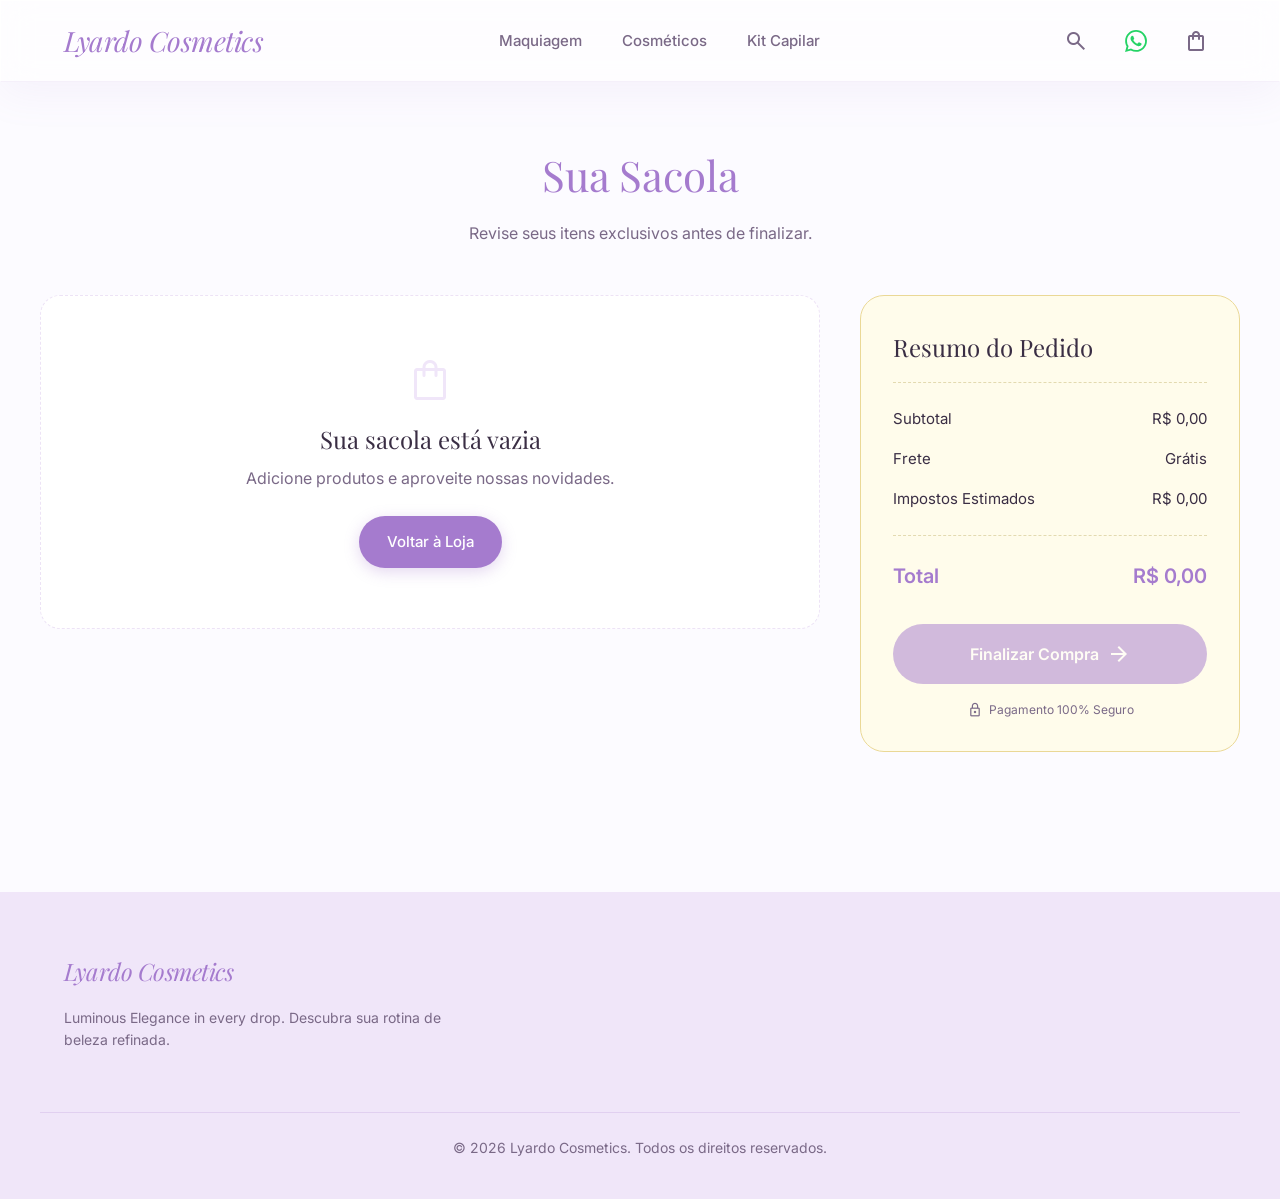
==== cart.html @ eb47b5e4 "Add files via upload" ====
<!DOCTYPE html>
<html lang="pt-BR">
<head>
    <meta charset="utf-8">
    <meta name="viewport" content="width=device-width, initial-scale=1.0">
    <title>Sua Sacola - Lyardo Cosmetics</title>
    
    <!-- Icons -->
    <link href="https://fonts.googleapis.com/css2?family=Material+Symbols+Outlined:wght,FILL@100..700,0..1&display=swap" rel="stylesheet">
    
    <!-- CSS -->
    <link rel="stylesheet" href="assets/css/style.css">
    <link rel="stylesheet" href="assets/css/cart.css">
</head>
<body>

    <!-- Header -->
    <header class="header glass">
        <div class="container header-inner">
            <a href="index.html" class="logo">Lyardo Cosmetics</a>
            <nav class="nav-links">
                <a href="index.html" class="nav-link">Maquiagem</a>
                <a href="cosmeticos.html" class="nav-link">Cosméticos</a>
                <a href="kit-capilar.html" class="nav-link">Kit Capilar</a>
            </nav>
            <div class="header-actions">
                <button class="icon-btn"><span class="material-symbols-outlined">search</span></button>
                <a href="https://wa.me/5500000000000" target="_blank" rel="noopener noreferrer" title="Suporte via WhatsApp" class="icon-btn whatsapp-btn">
                    <svg xmlns="http://www.w3.org/2000/svg" viewBox="0 0 24 24" width="22" height="22" fill="currentColor"><path d="M17.472 14.382c-.297-.149-1.758-.867-2.03-.967-.273-.099-.471-.148-.67.15-.197.297-.767.966-.94 1.164-.173.199-.347.223-.644.075-.297-.15-1.255-.463-2.39-1.475-.883-.788-1.48-1.761-1.653-2.059-.173-.297-.018-.458.13-.606.134-.133.298-.347.446-.52.149-.174.198-.298.298-.497.099-.198.05-.371-.025-.52-.075-.149-.669-1.612-.916-2.207-.242-.579-.487-.5-.669-.51-.173-.008-.371-.01-.57-.01-.198 0-.52.074-.792.372-.272.297-1.04 1.016-1.04 2.479 0 1.462 1.065 2.875 1.213 3.074.149.198 2.096 3.2 5.077 4.487.709.306 1.262.489 1.694.625.712.227 1.36.195 1.871.118.571-.085 1.758-.719 2.006-1.413.248-.694.248-1.289.173-1.413-.074-.124-.272-.198-.57-.347m-5.421 7.403h-.004a9.87 9.87 0 01-5.031-1.378l-.361-.214-3.741.982.998-3.648-.235-.374a9.86 9.86 0 01-1.51-5.26c.001-5.45 4.436-9.884 9.888-9.884 2.64 0 5.122 1.03 6.988 2.898a9.825 9.825 0 012.893 6.994c-.003 5.45-4.437 9.884-9.885 9.884m8.413-18.297A11.815 11.815 0 0012.05 0C5.495 0 .16 5.335.157 11.892c0 2.096.547 4.142 1.588 5.945L.057 24l6.305-1.654a11.882 11.882 0 005.683 1.448h.005c6.554 0 11.89-5.335 11.893-11.893a11.821 11.821 0 00-3.48-8.413z"/></svg>
                </a>
                <a href="cart.html" class="cart-wrapper icon-btn">
                    <span class="material-symbols-outlined">shopping_bag</span>
                    <span class="cart-badge" id="cart-count">0</span>
                </a>
            </div>
        </div>
    </header>

    <main class="container cart-section">
        
        <div class="cart-header">
            <h1 class="cart-title serif">Sua Sacola</h1>
            <p class="cart-subtitle">Revise seus itens exclusivos antes de finalizar.</p>
        </div>

        <div class="cart-layout">
            
            <!-- Items -->
            <div class="cart-items-container" id="cart-items-container">
                <!-- Rendered via JS -->
            </div>

            <!-- Summary -->
            <aside class="cart-sidebar">
                <div class="summary-card">
                    <h2 class="summary-title serif">Resumo do Pedido</h2>
                    
                    <div class="summary-row">
                        <span>Subtotal</span>
                        <span id="subtotal-display">R$ 0,00</span>
                    </div>
                    
                    <div class="summary-row">
                        <span>Frete</span>
                        <span>Grátis</span>
                    </div>
                    
                    <div class="summary-row">
                        <span>Impostos Estimados</span>
                        <span id="tax-display">R$ 0,00</span>
                    </div>

                    <div class="summary-row total">
                        <span>Total</span>
                        <span id="total-display">R$ 0,00</span>
                    </div>

                    <button class="btn-checkout" id="checkout-btn">
                        Finalizar Compra
                        <span class="material-symbols-outlined">arrow_forward</span>
                    </button>

                    <p class="secure-msg">
                        <span class="material-symbols-outlined" style="font-size: 16px;">lock</span>
                        Pagamento 100% Seguro
                    </p>
                </div>
            </aside>
            
        </div>
    </main>

    <!-- Footer -->
    <footer class="footer">
        <div class="container footer-grid">
            <div class="footer-brand">
                <h3 class="logo">Lyardo Cosmetics</h3>
                <p>Luminous Elegance in every drop. Descubra sua rotina de beleza refinada.</p>
            </div>
            <!-- Outras colunas... omitidas para brevidade -->
        </div>
        <div class="container footer-bottom">
            &copy; 2026 Lyardo Cosmetics. Todos os direitos reservados.
        </div>
    </footer>

    <!-- Toast Container -->
    <div class="toast-container" id="toast-container"></div>

    <!-- Scripts -->
    <script src="assets/js/cart-store.js"></script>
    <script src="assets/js/cart.js"></script>
</body>
</html>
---- assets/css/style.css ----
@import url('https://fonts.googleapis.com/css2?family=Inter:wght@300;400;500;600&family=Playfair+Display:ital,wght@0,400;0,600;1,400;1,600&display=swap');

:root {
    /* Color Palette */
    --c-white: #ffffff;
    --c-bg: #FCFBFF; /* Very slight purple tint for white background */
    --c-text-main: #3A2E44; /* Dark purple/gray for text */
    --c-text-muted: #7A6987;
    
    /* Roxo Pastel (Pastel Purple) */
    --c-purple-light: #F0E6F9;
    --c-purple: #D3B8E8;
    --c-purple-dark: #A57BCE;
    
    /* Amarelo Pastel Amanteigado (Buttery Pastel Yellow) */
    --c-yellow-light: #FFFCEB;
    --c-yellow: #FFF5CC;
    --c-yellow-dark: #EAD896;

    /* Rosa Pastel (Pastel Pink) */
    --c-pink-light: #FFE6EE;
    --c-pink: #FCD2DF;
    --c-pink-dark: #DF9EAE;

    /* Typography */
    --font-sans: 'Inter', sans-serif;
    --font-serif: 'Playfair Display', serif;

    /* Spacing & Sizes */
    --container: 1200px;
    --px: 24px;
    --py: 48px;
    
    /* Shadows */
    --shadow-soft: 0 12px 40px rgba(165, 123, 206, 0.08);
    --shadow-hover: 0 20px 50px rgba(165, 123, 206, 0.15);
}

/* Reset */
*, *::before, *::after {
    box-sizing: border-box;
    margin: 0;
    padding: 0;
}

html {
    overflow-x: hidden;
}

body {
    font-family: var(--font-sans);
    color: var(--c-text-main);
    background-color: var(--c-bg);
    line-height: 1.6;
    -webkit-font-smoothing: antialiased;
    min-height: 100vh;
    display: flex;
    flex-direction: column;
}

::selection {
    background-color: var(--c-purple);
    color: var(--c-white);
}

a {
    text-decoration: none;
    color: inherit;
    transition: all 0.3s ease;
}

button {
    border: none;
    background: none;
    font-family: inherit;
    cursor: pointer;
    outline: none;
}

ul {
    list-style: none;
}

/* Typography Classes */
h1, h2, h3, h4, .serif {
    font-family: var(--font-serif);
    font-weight: 400;
}

/* Layout Utilities */
.container {
    width: 100%;
    max-width: var(--container);
    margin: 0 auto;
    padding: 0 var(--px);
}

/* Glassmorphism */
.glass {
    background: rgba(255, 255, 255, 0.6);
    backdrop-filter: blur(16px);
    -webkit-backdrop-filter: blur(16px);
    border: 1px solid rgba(255, 255, 255, 0.8);
    box-shadow: var(--shadow-soft);
}

/* Header */
.header {
    position: relative;
    border-bottom: 1px solid rgba(211, 184, 232, 0.2);
    pointer-events: auto;
}

.header-inner {
    display: flex;
    justify-content: space-between;
    align-items: center;
    height: 80px;
}

.logo {
    font-family: var(--font-serif);
    font-size: 28px;
    font-style: italic;
    color: var(--c-purple-dark);
    letter-spacing: -0.5px;
}

.nav-links {
    display: flex;
    gap: 40px;
}

.mobile-menu-btn {
    display: none !important;
}

@media (max-width: 768px) {
    .nav-links {
        position: fixed;
        top: 80px; /* Header height */
        left: -100%;
        width: 100%;
        height: calc(100vh - 80px);
        background: var(--c-white);
        flex-direction: column;
        align-items: center;
        justify-content: center;
        gap: 30px;
        transition: left 0.3s ease;
        z-index: 99;
        box-shadow: var(--shadow-soft);
    }
    
    .nav-links.active {
        left: 0;
    }

    .nav-link {
        font-size: 24px;
    }

    .mobile-menu-btn {
        display: inline-flex !important;
    }
}

.nav-link {
    font-size: 15px;
    font-weight: 500;
    color: var(--c-text-muted);
    position: relative;
}

.nav-link:hover, .nav-link.active {
    color: var(--c-purple-dark);
}

.nav-link::after {
    content: '';
    position: absolute;
    bottom: -4px;
    left: 0;
    width: 0;
    height: 2px;
    background-color: var(--c-purple-dark);
    transition: width 0.3s ease;
}

.nav-link.active::after, .nav-link:hover::after {
    width: 100%;
}

.header-actions {
    display: flex;
    align-items: center;
    gap: 20px;
    position: relative;
    z-index: 10;
}

.icon-btn {
    color: var(--c-text-muted);
    transition: transform 0.2s, color 0.3s;
    display: inline-flex;
    align-items: center;
    justify-content: center;
    width: 40px;
    height: 40px;
    border-radius: 50%;
    text-decoration: none;
    cursor: pointer;
    position: relative;
    z-index: 10;
}

.icon-btn:hover {
    color: var(--c-purple-dark);
    background-color: var(--c-purple-light);
    transform: translateY(-2px);
}

.whatsapp-btn {
    color: #25D366;
}

.whatsapp-btn:hover {
    color: #fff !important;
    background-color: #25D366 !important;
    transform: translateY(-2px);
}

.cart-wrapper {
    position: relative;
    display: inline-flex;
    align-items: center;
    justify-content: center;
    text-decoration: none;
    cursor: pointer;
}

.cart-badge {
    position: absolute;
    top: 0;
    right: 0;
    background-color: var(--c-pink-dark);
    color: var(--c-white);
    font-size: 10px;
    font-weight: 600;
    height: 16px;
    width: 16px;
    border-radius: 50%;
    display: flex;
    align-items: center;
    justify-content: center;
    border: 2px solid var(--c-white);
    transform: translate(25%, -25%);
    transition: transform 0.3s cubic-bezier(0.175, 0.885, 0.32, 1.275);
}

.cart-badge.pop {
    transform: translate(25%, -25%) scale(1.3);
}

/* Footer */
.footer {
    background-color: var(--c-purple-light);
    margin-top: 80px;
    padding: 60px 0 40px;
}

.footer-grid {
    display: grid;
    grid-template-columns: 1fr;
    gap: 40px;
}

@media (min-width: 768px) {
    .footer-grid {
        grid-template-columns: 2fr 1fr 1fr 1fr;
    }
}

.footer-brand h3 {
    font-size: 24px;
    font-style: italic;
    color: var(--c-purple-dark);
    margin-bottom: 16px;
}

.footer-brand p {
    color: var(--c-text-muted);
    font-size: 14px;
}

.footer-col h4 {
    font-weight: 600;
    font-size: 14px;
    text-transform: uppercase;
    letter-spacing: 1px;
    margin-bottom: 20px;
    color: var(--c-text-main);
}

.footer-links {
    display: flex;
    flex-direction: column;
    gap: 12px;
}

.footer-links a {
    color: var(--c-text-muted);
    font-size: 14px;
}

.footer-links a:hover {
    color: var(--c-purple-dark);
}

.footer-bottom {
    margin-top: 60px;
    padding-top: 24px;
    border-top: 1px solid rgba(165, 123, 206, 0.2);
    text-align: center;
    font-size: 14px;
    color: var(--c-text-muted);
}

/* Toast Notification */
.toast-container {
    position: fixed;
    bottom: 24px;
    right: 24px;
    display: flex;
    flex-direction: column;
    gap: 12px;
    z-index: 1000;
}

.toast {
    background: var(--c-white);
    border-left: 4px solid var(--c-purple-dark);
    padding: 16px 24px;
    border-radius: 8px;
    box-shadow: 0 10px 30px rgba(0,0,0,0.08);
    display: flex;
    align-items: center;
    gap: 12px;
    transform: translateX(120%);
    opacity: 0;
    transition: all 0.4s cubic-bezier(0.175, 0.885, 0.32, 1.275);
}

.toast.show {
    transform: translateX(0);
    opacity: 1;
}

.toast-icon {
    color: var(--c-purple-dark);
}

.toast-text {
    font-size: 14px;
    font-weight: 500;
    color: var(--c-text-main);
}

/* Main Content Flex */
main {
    flex: 1;
}

/* Shared Badges */
.badge {
    padding: 6px 12px;
    border-radius: 20px;
    font-size: 11px;
    font-weight: 600;
    text-transform: uppercase;
    letter-spacing: 1px;
}

.badge-yellow {
    background-color: var(--c-yellow);
    color: #A38B29;
}

.badge-pink {
    background-color: var(--c-pink);
    color: #A05268;
}

.badge-purple {
    background-color: var(--c-purple);
    color: var(--c-white);
}

/* Primary Button */
.btn-primary {
    background-color: var(--c-purple-dark);
    color: var(--c-white);
    padding: 14px 28px;
    border-radius: 30px;
    font-weight: 500;
    font-size: 15px;
    transition: all 0.3s ease;
    display: inline-flex;
    align-items: center;
    justify-content: center;
    gap: 8px;
    box-shadow: 0 4px 15px rgba(165, 123, 206, 0.3);
}

.btn-primary:hover {
    background-color: var(--c-text-main);
    transform: translateY(-2px);
    box-shadow: 0 8px 25px rgba(165, 123, 206, 0.4);
}

/* Search Modal Overlay */
.search-overlay {
    position: fixed;
    top: 0; left: 0; width: 100%; height: 100%;
    background: rgba(255, 255, 255, 0.9);
    backdrop-filter: blur(10px);
    -webkit-backdrop-filter: blur(10px);
    z-index: 9999;
    display: flex;
    flex-direction: column;
    align-items: center;
    padding-top: 100px;
    opacity: 0;
    pointer-events: none;
    transition: all 0.3s ease;
}

.search-overlay.active {
    opacity: 1;
    pointer-events: auto;
}

.search-close {
    position: absolute;
    top: 30px;
    right: 30px;
    background: none;
    border: none;
    font-size: 32px;
    color: var(--c-purple-dark);
    cursor: pointer;
}

.search-container {
    width: 90%;
    max-width: 600px;
    position: relative;
}

.search-input {
    width: 100%;
    padding: 20px 60px 20px 20px;
    font-size: 24px;
    border: none;
    border-bottom: 2px solid var(--c-purple-light);
    background: transparent;
    color: var(--c-text-main);
    outline: none;
    font-family: var(--font-serif);
}

.search-input:focus {
    border-bottom-color: var(--c-purple-dark);
}

.search-icon-inside {
    position: absolute;
    right: 15px;
    top: 25px;
    color: var(--c-purple-light);
    font-size: 32px;
}

.search-results {
    margin-top: 30px;
    max-height: 60vh;
    overflow-y: auto;
    width: 100%;
    display: flex;
    flex-direction: column;
    gap: 15px;
}

.search-result-item {
    display: flex;
    align-items: center;
    gap: 20px;
    padding: 15px;
    background: var(--c-white);
    border-radius: 12px;
    text-decoration: none;
    color: var(--c-text-main);
    box-shadow: 0 4px 15px rgba(211, 184, 232, 0.1);
    transition: transform 0.2s, box-shadow 0.2s;
    border: 1px solid rgba(211, 184, 232, 0.2);
}

.search-result-item:hover {
    transform: translateY(-3px);
    box-shadow: 0 8px 25px rgba(211, 184, 232, 0.2);
    border-color: var(--c-purple);
}

.search-result-item img {
    width: 60px;
    height: 60px;
    border-radius: 8px;
    object-fit: cover;
}

.search-result-info h4 {
    font-size: 18px;
    margin-bottom: 4px;
    font-family: var(--font-serif);
}

.search-result-info span {
    font-size: 16px;
    font-weight: 600;
    color: var(--c-purple-dark);
}
---- assets/css/cart.css ----
/* Cart Styles */

.cart-section {
    padding: 60px 0;
}

.cart-header {
    text-align: center;
    margin-bottom: 48px;
}

.cart-title {
    font-size: 42px;
    color: var(--c-purple-dark);
    margin-bottom: 12px;
}

.cart-subtitle {
    font-size: 16px;
    color: var(--c-text-muted);
}

.cart-layout {
    display: flex;
    flex-direction: column;
    gap: 40px;
}

@media (min-width: 992px) {
    .cart-layout {
        flex-direction: row;
        align-items: flex-start;
    }
}

/* Cart Items */
.cart-items-container {
    flex: 1;
    display: flex;
    flex-direction: column;
    gap: 24px;
}

.cart-item {
    display: flex;
    flex-direction: column;
    gap: 24px;
    background: var(--c-white);
    padding: 24px;
    border-radius: 20px;
    box-shadow: var(--shadow-soft);
    border: 1px solid rgba(211, 184, 232, 0.2);
    transition: all 0.3s ease;
}

@media (min-width: 640px) {
    .cart-item {
        flex-direction: row;
        align-items: center;
    }
}

.cart-item:hover {
    box-shadow: var(--shadow-hover);
    transform: translateX(4px);
}

.cart-item-img {
    width: 100%;
    height: 140px;
    background: var(--c-bg);
    border-radius: 12px;
    overflow: hidden;
}

@media (min-width: 640px) {
    .cart-item-img {
        width: 120px;
        height: 120px;
        flex-shrink: 0;
    }
}

.cart-item-img img {
    width: 100%;
    height: 100%;
    object-fit: cover;
}

.cart-item-details {
    flex: 1;
    display: flex;
    flex-direction: column;
    gap: 12px;
}

.cart-item-top {
    display: flex;
    justify-content: space-between;
    align-items: flex-start;
}

.cart-item-name {
    font-size: 18px;
    color: var(--c-text-main);
    margin-bottom: 4px;
}

.cart-item-variant {
    font-size: 14px;
    color: var(--c-text-muted);
}

.cart-item-price {
    font-size: 18px;
    font-weight: 600;
    color: var(--c-purple-dark);
}

.cart-item-bottom {
    display: flex;
    justify-content: space-between;
    align-items: center;
    margin-top: auto;
}

.qty-control {
    display: flex;
    align-items: center;
    background: var(--c-bg);
    border-radius: 20px;
    border: 1px solid rgba(211, 184, 232, 0.4);
    padding: 4px;
}

.qty-btn {
    width: 32px;
    height: 32px;
    display: flex;
    align-items: center;
    justify-content: center;
    border-radius: 50%;
    color: var(--c-text-main);
    transition: all 0.2s;
}

.qty-btn:hover {
    background: var(--c-purple-light);
    color: var(--c-purple-dark);
}

.qty-val {
    width: 32px;
    text-align: center;
    font-weight: 500;
    font-size: 15px;
}

.remove-btn {
    display: flex;
    align-items: center;
    gap: 6px;
    color: var(--c-text-muted);
    font-size: 12px;
    text-transform: uppercase;
    letter-spacing: 1px;
    font-weight: 600;
    transition: color 0.3s;
}

.remove-btn:hover {
    color: var(--c-pink-dark);
}

/* Sidebar */
.cart-sidebar {
    width: 100%;
}

@media (min-width: 992px) {
    .cart-sidebar {
        width: 380px;
        position: sticky;
        top: 100px;
    }
}

.summary-card {
    background: var(--c-yellow-light);
    border-radius: 24px;
    padding: 32px;
    border: 1px solid var(--c-yellow-dark);
}

.summary-title {
    font-size: 24px;
    color: var(--c-text-main);
    margin-bottom: 24px;
    padding-bottom: 16px;
    border-bottom: 1px dashed rgba(163, 139, 41, 0.3);
}

.summary-row {
    display: flex;
    justify-content: space-between;
    margin-bottom: 16px;
    font-size: 15px;
    color: var(--c-text-main);
}

.summary-row.total {
    margin-top: 24px;
    padding-top: 24px;
    border-top: 1px dashed rgba(163, 139, 41, 0.3);
    font-size: 20px;
    font-weight: 600;
    color: var(--c-purple-dark);
}

.btn-checkout {
    width: 100%;
    background-color: var(--c-purple-dark);
    color: var(--c-white);
    padding: 18px;
    border-radius: 30px;
    font-size: 16px;
    font-weight: 600;
    margin-top: 32px;
    display: flex;
    justify-content: center;
    align-items: center;
    gap: 8px;
    transition: all 0.3s;
    box-shadow: 0 8px 20px rgba(165, 123, 206, 0.4);
}

.btn-checkout:hover:not(:disabled) {
    transform: translateY(-2px);
    background-color: var(--c-text-main);
    box-shadow: 0 12px 25px rgba(165, 123, 206, 0.5);
}

.btn-checkout:disabled {
    opacity: 0.5;
    cursor: not-allowed;
    box-shadow: none;
}

.secure-msg {
    display: flex;
    align-items: center;
    justify-content: center;
    gap: 6px;
    font-size: 12px;
    color: var(--c-text-muted);
    margin-top: 16px;
}
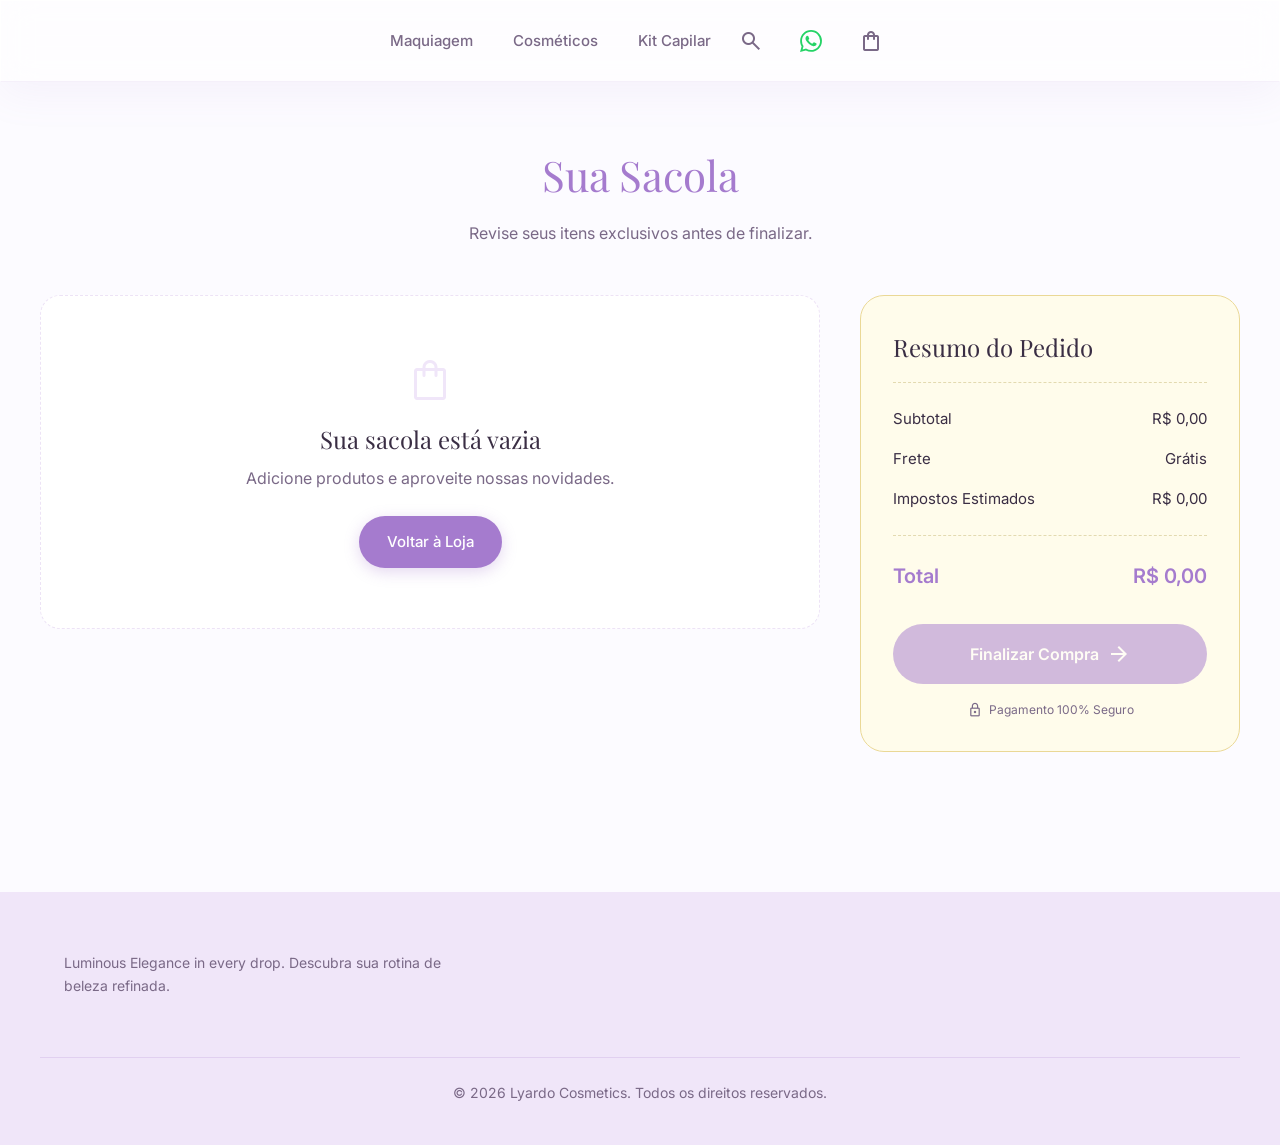
==== commit 549f0185: "Add files via upload" ====
--- a/cart.html
+++ b/cart.html
@@ -108,7 +108,8 @@
     <div class="toast-container" id="toast-container"></div>
 
     <!-- Scripts -->
-    <script src="assets/js/cart-store.js"></script>
-    <script src="assets/js/cart.js"></script>
+<script src="assets/js/script.js"></script>
+<script src="assets/js/cart-store.js"></script>
+<script src="assets/js/cart.js"></script>
 </body>
 </html>
--- a/assets/css/style.css
+++ b/assets/css/style.css
@@ -113,9 +113,10 @@
 
 .header-inner {
     display: flex;
-    justify-content: space-between;
+    justify-content: center;
     align-items: center;
     height: 80px;
+    gap: 20px;
 }
 
 .logo {
@@ -124,6 +125,7 @@
     font-style: italic;
     color: var(--c-purple-dark);
     letter-spacing: -0.5px;
+    display: none;
 }
 
 .nav-links {
@@ -163,6 +165,9 @@
     .mobile-menu-btn {
         display: inline-flex !important;
     }
+    .logo {
+        display: none;
+    }
 }
 
 .nav-link {
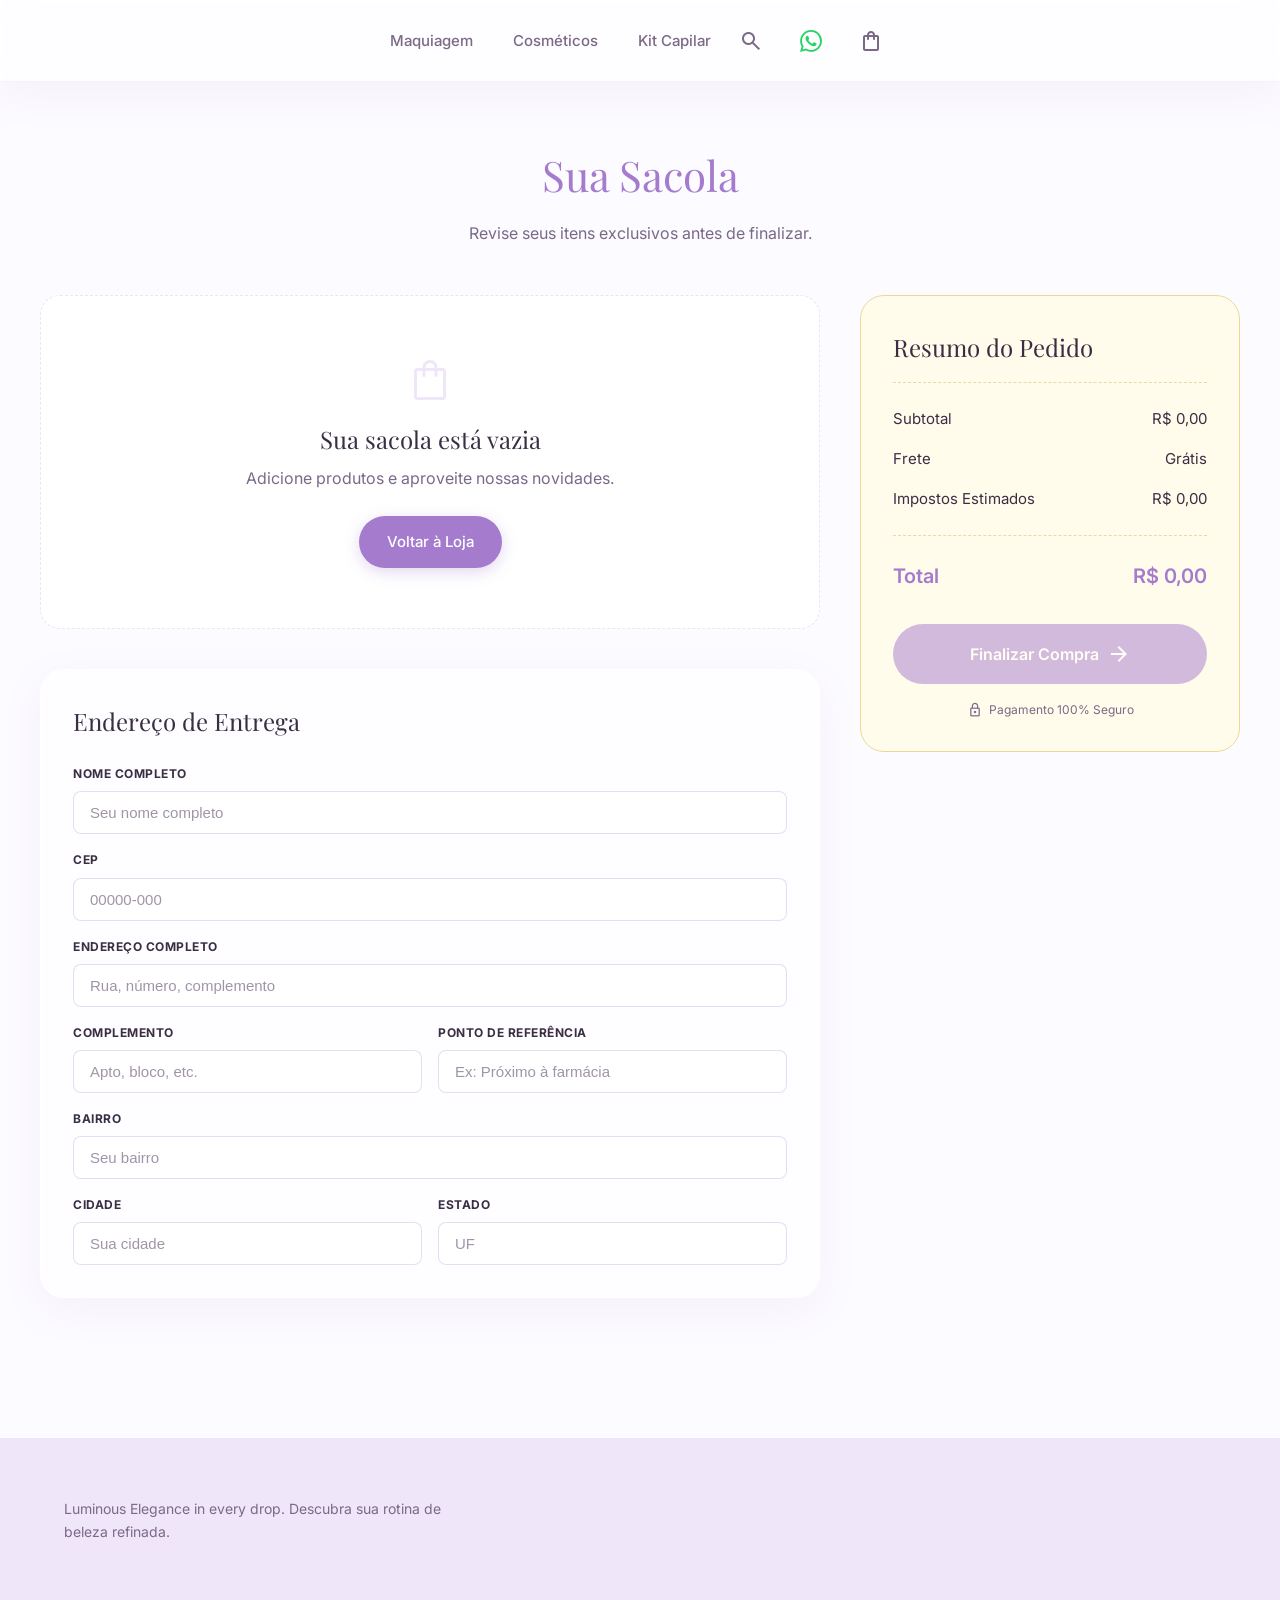
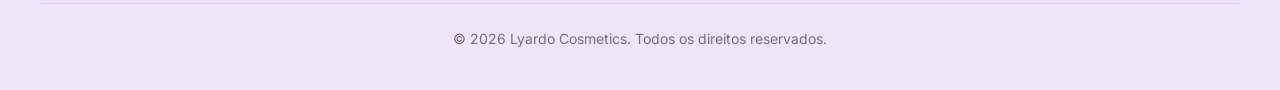
==== commit 420bbd44: "Add files via upload" ====
--- a/cart.html
+++ b/cart.html
@@ -17,7 +17,6 @@
     <!-- Header -->
     <header class="header glass">
         <div class="container header-inner">
-            <a href="index.html" class="logo">Lyardo Cosmetics</a>
             <nav class="nav-links">
                 <a href="index.html" class="nav-link">Maquiagem</a>
                 <a href="cosmeticos.html" class="nav-link">Cosméticos</a>
@@ -25,7 +24,7 @@
             </nav>
             <div class="header-actions">
                 <button class="icon-btn"><span class="material-symbols-outlined">search</span></button>
-                <a href="https://wa.me/5500000000000" target="_blank" rel="noopener noreferrer" title="Suporte via WhatsApp" class="icon-btn whatsapp-btn">
+                <a href="https://wa.me/5545988127886" target="_blank" rel="noopener noreferrer" title="Suporte via WhatsApp" class="icon-btn whatsapp-btn">
                     <svg xmlns="http://www.w3.org/2000/svg" viewBox="0 0 24 24" width="22" height="22" fill="currentColor"><path d="M17.472 14.382c-.297-.149-1.758-.867-2.03-.967-.273-.099-.471-.148-.67.15-.197.297-.767.966-.94 1.164-.173.199-.347.223-.644.075-.297-.15-1.255-.463-2.39-1.475-.883-.788-1.48-1.761-1.653-2.059-.173-.297-.018-.458.13-.606.134-.133.298-.347.446-.52.149-.174.198-.298.298-.497.099-.198.05-.371-.025-.52-.075-.149-.669-1.612-.916-2.207-.242-.579-.487-.5-.669-.51-.173-.008-.371-.01-.57-.01-.198 0-.52.074-.792.372-.272.297-1.04 1.016-1.04 2.479 0 1.462 1.065 2.875 1.213 3.074.149.198 2.096 3.2 5.077 4.487.709.306 1.262.489 1.694.625.712.227 1.36.195 1.871.118.571-.085 1.758-.719 2.006-1.413.248-.694.248-1.289.173-1.413-.074-.124-.272-.198-.57-.347m-5.421 7.403h-.004a9.87 9.87 0 01-5.031-1.378l-.361-.214-3.741.982.998-3.648-.235-.374a9.86 9.86 0 01-1.51-5.26c.001-5.45 4.436-9.884 9.888-9.884 2.64 0 5.122 1.03 6.988 2.898a9.825 9.825 0 012.893 6.994c-.003 5.45-4.437 9.884-9.885 9.884m8.413-18.297A11.815 11.815 0 0012.05 0C5.495 0 .16 5.335.157 11.892c0 2.096.547 4.142 1.588 5.945L.057 24l6.305-1.654a11.882 11.882 0 005.683 1.448h.005c6.554 0 11.89-5.335 11.893-11.893a11.821 11.821 0 00-3.48-8.413z"/></svg>
                 </a>
                 <a href="cart.html" class="cart-wrapper icon-btn">
@@ -45,9 +44,54 @@
 
         <div class="cart-layout">
             
-            <!-- Items -->
-            <div class="cart-items-container" id="cart-items-container">
-                <!-- Rendered via JS -->
+            <div class="cart-left-col" style="flex: 1; display: flex; flex-direction: column; gap: 40px;">
+                <!-- Items -->
+                <div class="cart-items-container" id="cart-items-container">
+                    <!-- Rendered via JS -->
+                </div>
+
+                <!-- Address Form -->
+                <div class="checkout-form-container glass" style="padding: 32px; border-radius: 24px;">
+                    <h2 class="serif" style="font-size: 24px; color: var(--c-text-main); margin-bottom: 24px;">Endereço de Entrega</h2>
+                    <form id="checkout-form" class="checkout-form">
+                        <div class="form-group">
+                            <label for="f-nome">NOME COMPLETO</label>
+                            <input type="text" id="f-nome" required placeholder="Seu nome completo">
+                        </div>
+                        <div class="form-group">
+                            <label for="f-cep">CEP</label>
+                            <input type="text" id="f-cep" required placeholder="00000-000">
+                        </div>
+                        <div class="form-group">
+                            <label for="f-endereco">ENDEREÇO COMPLETO</label>
+                            <input type="text" id="f-endereco" required placeholder="Rua, número, complemento">
+                        </div>
+                        <div class="form-row">
+                            <div class="form-group half">
+                                <label for="f-complemento">COMPLEMENTO</label>
+                                <input type="text" id="f-complemento" placeholder="Apto, bloco, etc.">
+                            </div>
+                            <div class="form-group half">
+                                <label for="f-referencia">PONTO DE REFERÊNCIA</label>
+                                <input type="text" id="f-referencia" placeholder="Ex: Próximo à farmácia">
+                            </div>
+                        </div>
+                        <div class="form-group">
+                            <label for="f-bairro">BAIRRO</label>
+                            <input type="text" id="f-bairro" required placeholder="Seu bairro">
+                        </div>
+                        <div class="form-row">
+                            <div class="form-group half">
+                                <label for="f-cidade">CIDADE</label>
+                                <input type="text" id="f-cidade" required placeholder="Sua cidade">
+                            </div>
+                            <div class="form-group half">
+                                <label for="f-estado">ESTADO</label>
+                                <input type="text" id="f-estado" required placeholder="UF">
+                            </div>
+                        </div>
+                    </form>
+                </div>
             </div>
 
             <!-- Summary -->
--- a/assets/css/style.css
+++ b/assets/css/style.css
@@ -109,6 +109,7 @@
     position: relative;
     border-bottom: 1px solid rgba(211, 184, 232, 0.2);
     pointer-events: auto;
+    z-index: 1000;
 }
 
 .header-inner {
@@ -267,6 +268,16 @@
     transform: translate(25%, -25%) scale(1.3);
 }
 
+@keyframes cartBump {
+    0% { transform: scale(1); }
+    50% { transform: scale(1.2) translateY(-4px); }
+    100% { transform: scale(1) translateY(0); }
+}
+
+.cart-wrapper.bump {
+    animation: cartBump 0.4s cubic-bezier(0.175, 0.885, 0.32, 1.275);
+}
+
 /* Footer */
 .footer {
     background-color: var(--c-purple-light);
--- a/assets/css/cart.css
+++ b/assets/css/cart.css
@@ -43,10 +43,11 @@
 
 .cart-item {
     display: flex;
-    flex-direction: column;
-    gap: 24px;
+    flex-direction: row;
+    align-items: stretch;
+    gap: 16px;
     background: var(--c-white);
-    padding: 24px;
+    padding: 16px;
     border-radius: 20px;
     box-shadow: var(--shadow-soft);
     border: 1px solid rgba(211, 184, 232, 0.2);
@@ -55,7 +56,8 @@
 
 @media (min-width: 640px) {
     .cart-item {
-        flex-direction: row;
+        padding: 24px;
+        gap: 24px;
         align-items: center;
     }
 }
@@ -66,18 +68,18 @@
 }
 
 .cart-item-img {
-    width: 100%;
-    height: 140px;
+    width: 80px;
+    height: 80px;
     background: var(--c-bg);
     border-radius: 12px;
     overflow: hidden;
+    flex-shrink: 0;
 }
 
 @media (min-width: 640px) {
     .cart-item-img {
         width: 120px;
         height: 120px;
-        flex-shrink: 0;
     }
 }
 
@@ -96,14 +98,32 @@
 
 .cart-item-top {
     display: flex;
-    justify-content: space-between;
+    flex-direction: column;
     align-items: flex-start;
+    gap: 4px;
+}
+
+@media (min-width: 640px) {
+    .cart-item-top {
+        flex-direction: row;
+        justify-content: space-between;
+        align-items: flex-start;
+        gap: 0;
+    }
 }
 
 .cart-item-name {
-    font-size: 18px;
-    color: var(--c-text-main);
-    margin-bottom: 4px;
+    font-size: 15px;
+    color: var(--c-text-main);
+    margin-bottom: 2px;
+    line-height: 1.2;
+}
+
+@media (min-width: 640px) {
+    .cart-item-name {
+        font-size: 18px;
+        margin-bottom: 4px;
+    }
 }
 
 .cart-item-variant {
@@ -166,6 +186,16 @@
     letter-spacing: 1px;
     font-weight: 600;
     transition: color 0.3s;
+}
+
+.remove-btn span.remove-text {
+    display: none;
+}
+
+@media (min-width: 640px) {
+    .remove-btn span.remove-text {
+        display: inline;
+    }
 }
 
 .remove-btn:hover {
@@ -255,3 +285,59 @@
     color: var(--c-text-muted);
     margin-top: 16px;
 }
+
+/* Checkout Form */
+.checkout-form {
+    display: flex;
+    flex-direction: column;
+    gap: 16px;
+}
+
+.form-group {
+    display: flex;
+    flex-direction: column;
+    gap: 8px;
+}
+
+.form-group label {
+    font-size: 12px;
+    font-weight: 700;
+    color: var(--c-text-main);
+    text-transform: uppercase;
+    letter-spacing: 0.5px;
+}
+
+.form-group input {
+    padding: 12px 16px;
+    border: 1px solid rgba(211, 184, 232, 0.5);
+    border-radius: 8px;
+    font-size: 15px;
+    color: var(--c-text-main);
+    outline: none;
+    transition: border-color 0.3s, box-shadow 0.3s;
+    background-color: var(--c-white);
+}
+
+.form-group input:focus {
+    border-color: var(--c-purple-dark);
+    box-shadow: 0 0 0 3px rgba(165, 123, 206, 0.1);
+}
+
+.form-group input::placeholder {
+    color: #a095a8;
+}
+
+.form-row {
+    display: flex;
+    flex-direction: column;
+    gap: 16px;
+}
+
+@media (min-width: 640px) {
+    .form-row {
+        flex-direction: row;
+    }
+    .form-group.half {
+        flex: 1;
+    }
+}
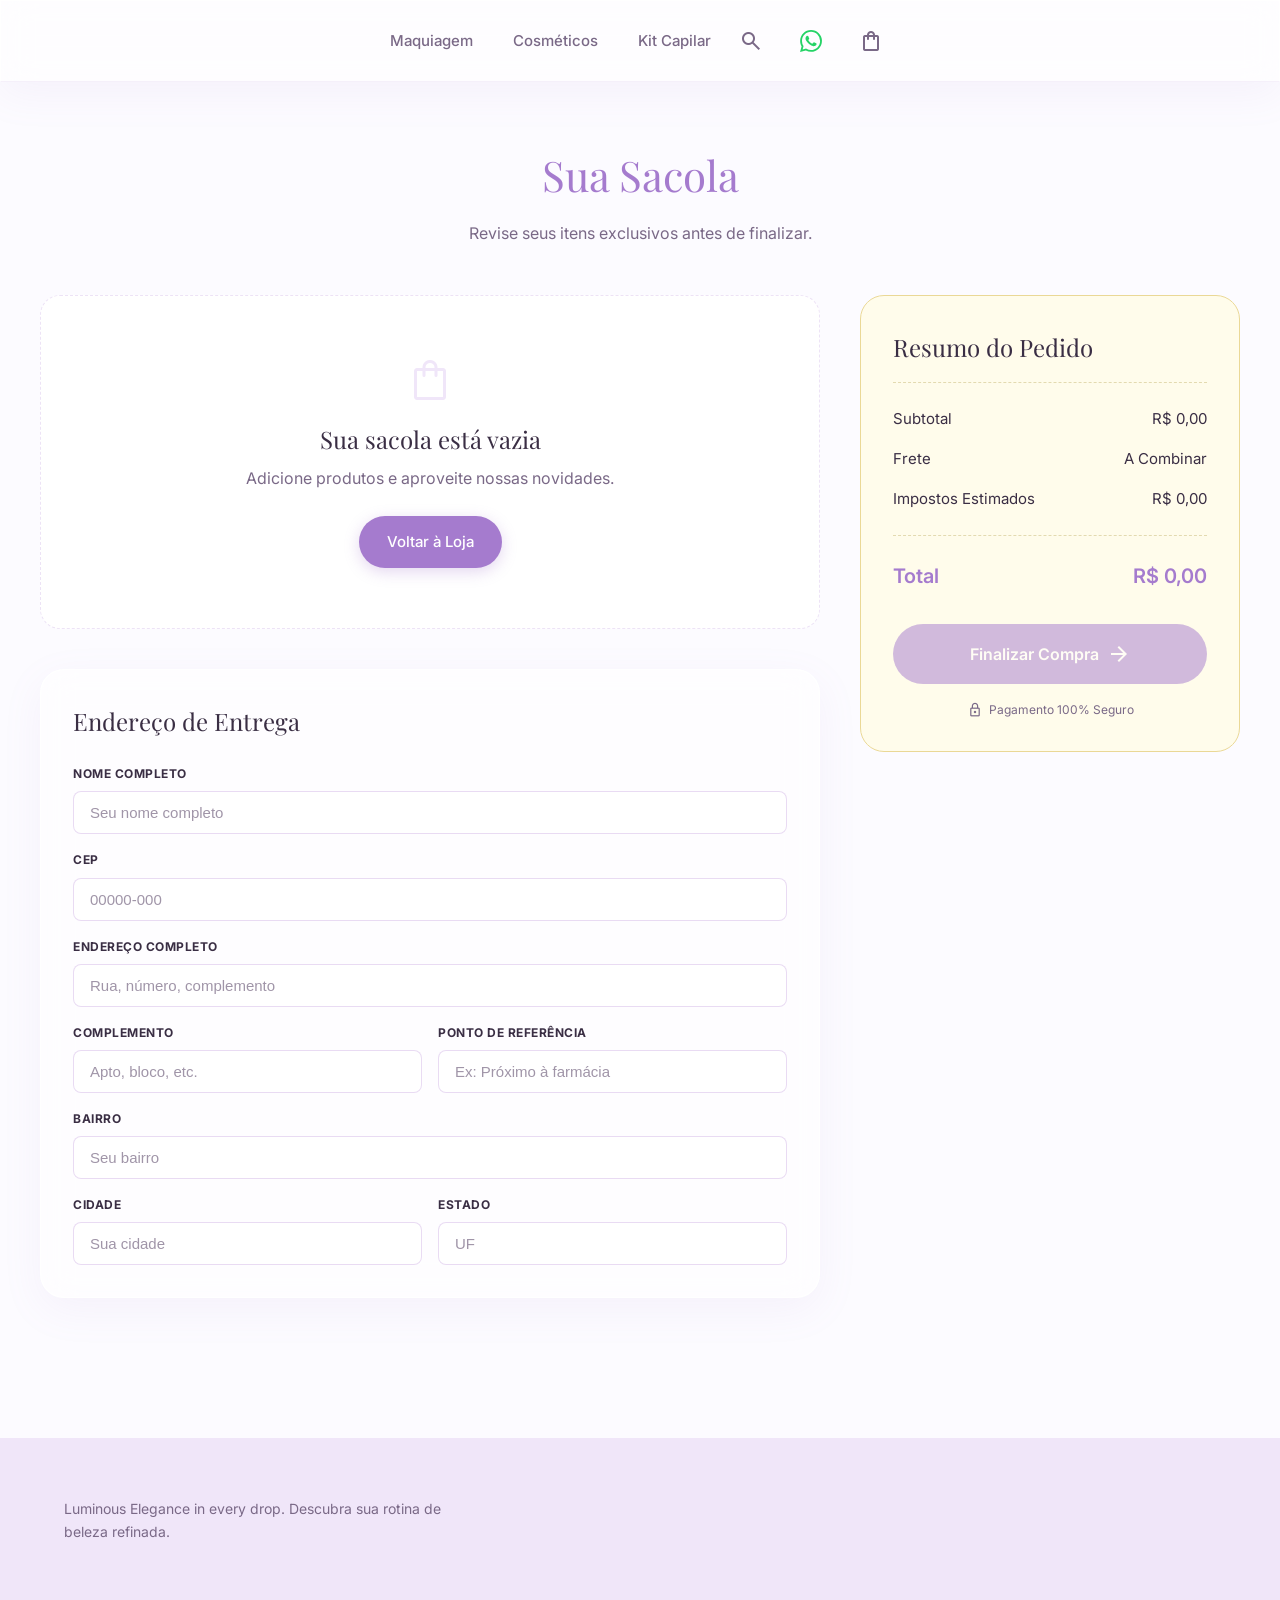
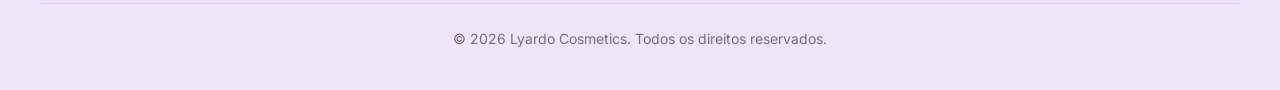
==== commit 5152d55d: "adicionado catalogo completo" ====
--- a/cart.html
+++ b/cart.html
@@ -106,7 +106,7 @@
                     
                     <div class="summary-row">
                         <span>Frete</span>
-                        <span>Grátis</span>
+                        <span>A Combinar</span>
                     </div>
                     
                     <div class="summary-row">
--- a/assets/css/style.css
+++ b/assets/css/style.css
@@ -1,4 +1,4 @@
-@import url('https://fonts.googleapis.com/css2?family=Inter:wght@300;400;500;600&family=Playfair+Display:ital,wght@0,400;0,600;1,400;1,600&display=swap');
+﻿@import url('https://fonts.googleapis.com/css2?family=Inter:wght@300;400;500;600&family=Playfair+Display:ital,wght@0,400;0,600;1,400;1,600&display=swap');
 
 :root {
     /* Color Palette */
@@ -531,7 +531,7 @@
     width: 60px;
     height: 60px;
     border-radius: 8px;
-    object-fit: cover;
+    object-fit: contain;
 }
 
 .search-result-info h4 {
@@ -545,3 +545,4 @@
     font-weight: 600;
     color: var(--c-purple-dark);
 }
+
--- a/assets/css/cart.css
+++ b/assets/css/cart.css
@@ -1,4 +1,4 @@
-/* Cart Styles */
+﻿/* Cart Styles */
 
 .cart-section {
     padding: 60px 0;
@@ -86,7 +86,7 @@
 .cart-item-img img {
     width: 100%;
     height: 100%;
-    object-fit: cover;
+    object-fit: contain;
 }
 
 .cart-item-details {
@@ -341,3 +341,4 @@
         flex: 1;
     }
 }
+
